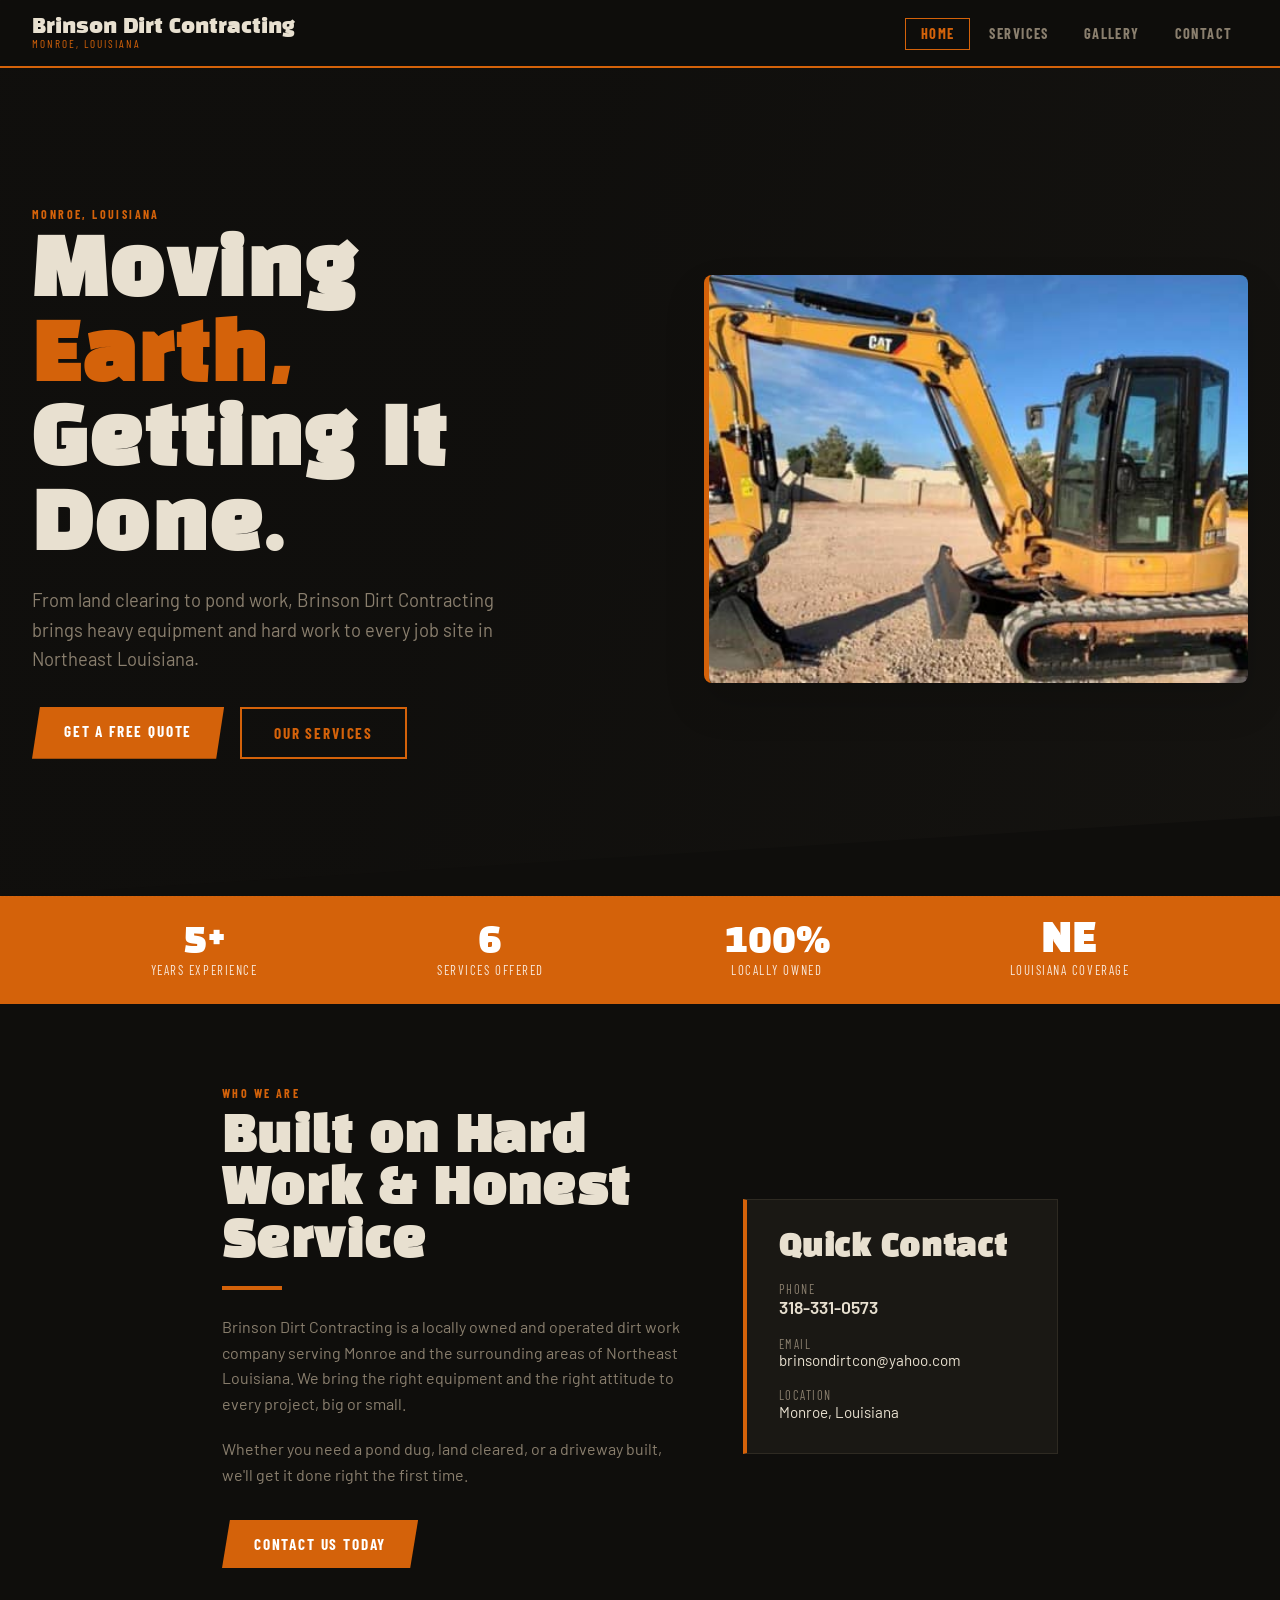
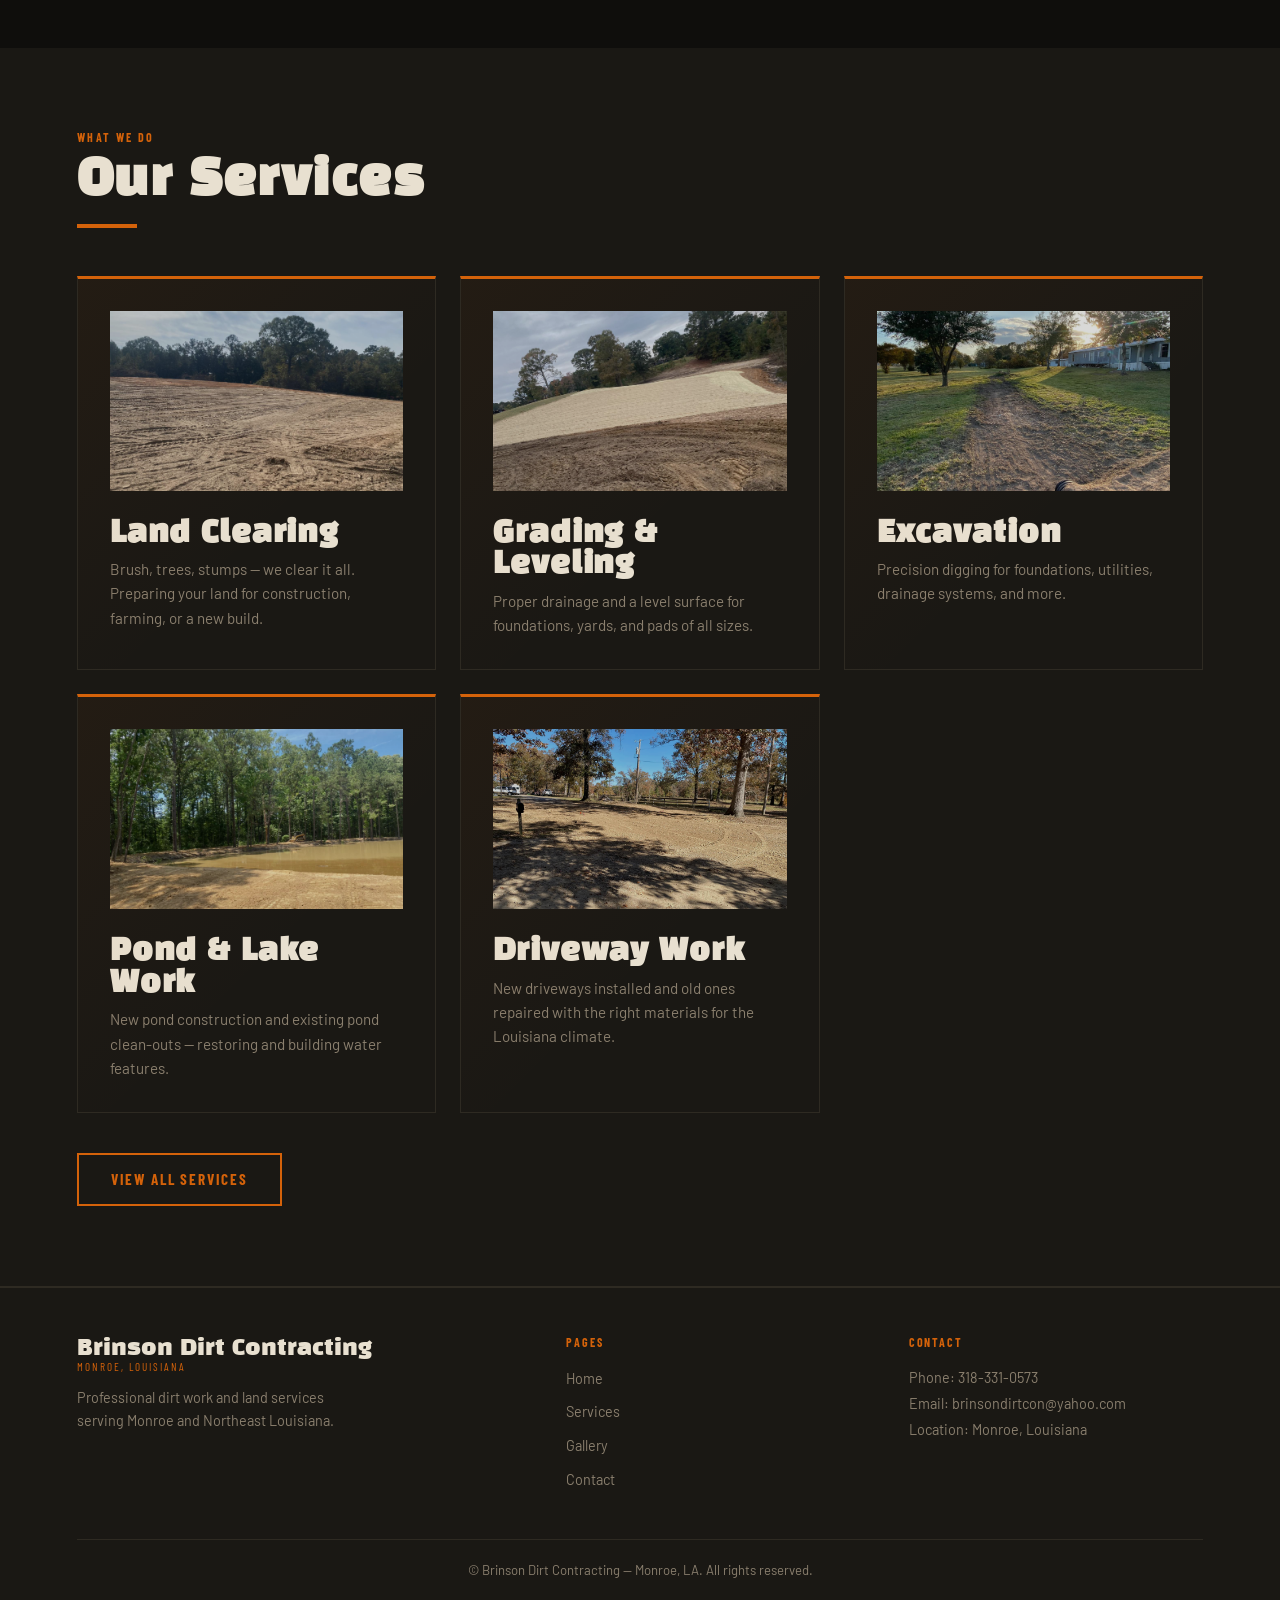
==== index.html @ cc535c39 "Brinson Dirt Contracting first commit" ====
<!DOCTYPE html>
<html lang="en">
<head>
  <meta charset="UTF-8" />
  <meta name="viewport" content="width=device-width, initial-scale=1.0" />
  <title>Brinson Dirt Contracting | Monroe, LA</title>
  <meta name="description" content="Professional dirt work, land clearing, grading, excavation, and more in Monroe, LA. Call Brinson Dirt Contracting today." />
  <link rel="stylesheet" href="style.css" />
</head>
<body>

  <!-- NAV -->
  <nav>
    <a href="index.html" class="nav-logo">
      Brinson Dirt Contracting
      <span>Monroe, Louisiana</span>
    </a>
    <ul class="nav-links">
      <li><a href="index.html" class="active">Home</a></li>
      <li><a href="services.html">Services</a></li>
      <li><a href="gallery.html">Gallery</a></li>
      <li><a href="contact.html">Contact</a></li>
    </ul>
    <button class="hamburger" id="hamburger" aria-label="Menu">
      <span></span><span></span><span></span>
    </button>
  </nav>

  <!-- MOBILE NAV -->
  <div class="mobile-nav" id="mobileNav">
    <a href="index.html">Home</a>
    <a href="services.html">Services</a>
    <a href="gallery.html">Gallery</a>
    <a href="contact.html">Contact</a>
  </div>

  <!-- HERO -->
  <section class="hero">
    <div class="hero-bg"></div>
    <div class="hero-container">
      
      <div class="hero-text">
        <span class="section-label">Monroe, Louisiana</span>
        <h1>Moving <em>Earth,</em><br>Getting It Done.</h1>
        <p>From land clearing to pond work, Brinson Dirt Contracting brings heavy equipment and hard work to every job site in Northeast Louisiana.</p>
        <div class="hero-cta">
          <a href="contact.html" class="btn btn-primary">Get a Free Quote</a>
          <a href="services.html" class="btn btn-outline">Our Services</a>
        </div>
      </div>

      <div class="hero-image">
        <img src="images/backhoe.jpg" alt="Brinson Dirt Contracting heavy equipment on site" />
      </div>

    </div>
  </section>

  <!-- STATS BAR -->
  <div class="stats-bar">
    <div class="stat">
      <div class="stat-num">5+</div>
      <div class="stat-label">Years Experience</div>
    </div>
    <div class="stat">
      <div class="stat-num">6</div>
      <div class="stat-label">Services Offered</div>
    </div>
    <div class="stat">
      <div class="stat-num">100%</div>
      <div class="stat-label">Locally Owned</div>
    </div>
    <div class="stat">
      <div class="stat-num">NE</div>
      <div class="stat-label">Louisiana Coverage</div>
    </div>
  </div>

  <!-- ABOUT SNIPPET -->
  <section class="section about-section">
    <div class="about-container">
      
      <div class="about-content">
        <span class="section-label">Who We Are</span>
        <h2>Built on Hard Work &amp; Honest Service</h2>
        <div class="divider"></div>
        <p class="about-text">
          Brinson Dirt Contracting is a locally owned and operated dirt work company serving Monroe and the surrounding areas of Northeast Louisiana. We bring the right equipment and the right attitude to every project, big or small.
        </p>
        <p class="about-text margin-bottom-large">
          Whether you need a pond dug, land cleared, or a driveway built, we'll get it done right the first time.
        </p>
        <a href="contact.html" class="btn btn-primary">Contact Us Today</a>
      </div>
      
      <div class="about-contact">
        <h3>Quick Contact</h3>
        <div class="contact-info-list">
          <div class="contact-item">
            <div class="contact-label">Phone</div>
            <a href="tel:3183310573" class="contact-value phone-link">318-331-0573</a>
          </div>
          <div class="contact-item">
            <div class="contact-label">Email</div>
            <a href="mailto:brinsondirtcon@yahoo.com" class="contact-value">brinsondirtcon@yahoo.com</a>
          </div>
          <div class="contact-item">
            <div class="contact-label">Location</div>
            <p class="contact-value no-margin">Monroe, Louisiana</p>
          </div>
        </div>
      </div>

    </div>
  </section>

  <!-- SERVICES PREVIEW -->
  <section class="section" style="background: var(--bg-2);">
    <div class="section-header">
      <span class="section-label">What We Do</span>
      <h2>Our Services</h2>
      <div class="divider"></div>
    </div>
    <div class="services-grid">
      <div class="service-card">
        <img src="images/land-clearing.jpg" alt="Land clearing machinery at work" />
        <h3>Land Clearing</h3>
        <p>Brush, trees, stumps — we clear it all. Preparing your land for construction, farming, or a new build.</p>
      </div>
      <div class="service-card">
        <img src="images/sand.jpg" alt="Grading and leveling service site" />
        <h3>Grading &amp; Leveling</h3>
        <p>Proper drainage and a level surface for foundations, yards, and pads of all sizes.</p>
      </div>
      <div class="service-card">
        <img src="images/excavation.jpg" alt="Excavator digging trench" />
        <h3>Excavation</h3>
        <p>Precision digging for foundations, utilities, drainage systems, and more.</p>
      </div>
      <div class="service-card">
        <img src="images/pond2.jpg" alt="Pond construction site" />
        <h3>Pond &amp; Lake Work</h3>
        <p>New pond construction and existing pond clean-outs — restoring and building water features.</p>
      </div>
      <div class="service-card">
        <img src="images/driveway.jpg" alt="Finished gravel driveway" />
        <h3>Driveway Work</h3>
        <p>New driveways installed and old ones repaired with the right materials for the Louisiana climate.</p>
      </div>
    </div>
    <div style="margin-top: 2.5rem;">
      <a href="services.html" class="btn btn-outline">View All Services</a>
    </div>
  </section>

  <!-- FOOTER -->
  <footer>
    <div class="footer-grid">
      <div class="footer-brand">
        <a href="index.html" class="nav-logo" style="margin-bottom: 0.75rem; display: inline-flex;">
          Brinson Dirt Contracting
          <span>Monroe, Louisiana</span>
        </a>
        <p>Professional dirt work and land services serving Monroe and Northeast Louisiana.</p>
      </div>
      <div class="footer-col">
        <h4>Pages</h4>
        <ul>
          <li><a href="index.html">Home</a></li>
          <li><a href="services.html">Services</a></li>
          <li><a href="gallery.html">Gallery</a></li>
          <li><a href="contact.html">Contact</a></li>
        </ul>
      </div>
      <div class="footer-col">
        <h4>Contact</h4>
        <p>
          Phone: <a href="tel:3183310573" style="color: var(--text-muted); text-decoration: none;">318-331-0573</a><br>
          Email: <a href="mailto:brinsondirtcon@yahoo.com" style="color: var(--text-muted); text-decoration: none;">brinsondirtcon@yahoo.com</a><br>
          Location: Monroe, Louisiana
        </p>
      </div>
    </div>
    <div class="footer-bottom">
      &copy; <span id="year"></span> Brinson Dirt Contracting &mdash; Monroe, LA. All rights reserved.
    </div>
  </footer>

  <script src="main.js"></script>
</body>
</html>
---- style.css ----
/* ==========================================================================
   BRINSON DIRT CONTRACTING - Bold & Rugged Theme
   ========================================================================== */

@import url('https://fonts.googleapis.com/css2?family=Black+Han+Sans&family=Barlow+Condensed:wght@400;600;700&family=Barlow:wght@400;500&display=swap');

:root {
  --bg:         #0f0e0c;
  --bg-2:       #1a1814;
  --bg-3:       #242118;
  --orange:     #d4620a;
  --orange-lt:  #f07c2a;
  --gold:       #c99a2e;
  --text:       #e8e0d0;
  --text-muted: #8a7f6e;
  --border:     #2e2a22;
  --dirt:       #5c4a2a;
}

/* ---- BASE RESET & RESET STYLES ---- */
*, *::before, *::after { box-sizing: border-box; margin: 0; padding: 0; }
html { scroll-behavior: smooth; }

body {
  background: var(--bg);
  color: var(--text);
  font-family: 'Barlow', sans-serif;
  font-size: 1rem;
  line-height: 1.6;
  min-height: 100vh;
}

/* Texture Overlay */
body::before {
  content: '';
  position: fixed;
  inset: 0;
  background-image: url("data:image/svg+xml,%3Csvg xmlns='http://www.w3.org/2000/svg' width='4' height='4'%3E%3Crect width='1' height='1' fill='%23ffffff08'/%3E%3C/svg%3E");
  pointer-events: none;
  z-index: 0;
}

/* ---- TYPOGRAPHY ---- */
h1, h2, h3, h4 {
  font-family: 'Black Han Sans', sans-serif;
  letter-spacing: 0.03em;
  line-height: 1.1;
}

h1 { font-size: clamp(2.4rem, 6vw, 5rem); }
h2 { font-size: clamp(1.8rem, 4vw, 3rem); }
h3 { font-size: clamp(1.2rem, 2.5vw, 1.8rem); }

.section-label {
  font-family: 'Barlow Condensed', sans-serif;
  font-weight: 700;
  font-size: 0.75rem;
  letter-spacing: 0.2em;
  text-transform: uppercase;
  color: var(--orange);
  display: block;
  margin-bottom: 0.5rem;
}

/* ---- GLOBAL LAYOUT COMPONENTS ---- */
.section {
  padding: 5rem clamp(1.5rem, 6vw, 8rem);
  position: relative;
  z-index: 1;
}

.section-header {
  margin-bottom: 3rem;
}

.divider {
  width: 60px;
  height: 4px;
  background: var(--orange);
  margin: 1rem 0 1.5rem;
}

/* ---- BUTTONS ---- */
.btn {
  display: inline-block;
  font-family: 'Barlow Condensed', sans-serif;
  font-weight: 700;
  font-size: 0.95rem;
  letter-spacing: 0.12em;
  text-transform: uppercase;
  text-decoration: none;
  padding: 0.75rem 2rem;
  cursor: pointer;
  transition: all 0.2s;
  border: none;
}

.btn-primary {
  background: var(--orange);
  color: #fff;
  clip-path: polygon(8px 0%, 100% 0%, calc(100% - 8px) 100%, 0% 100%);
}
.btn-primary:hover { background: var(--orange-lt); transform: translateY(-2px); }

.btn-outline {
  background: transparent;
  color: var(--orange);
  border: 2px solid var(--orange);
}
.btn-outline:hover { background: var(--orange); color: #fff; }

/* ==========================================================================
   NAVIGATION BAR & MENUS
   ========================================================================== */
nav {
  position: sticky;
  top: 0;
  z-index: 100;
  background: rgba(15, 14, 12, 0.95);
  backdrop-filter: blur(8px);
  border-bottom: 2px solid var(--orange);
  display: flex;
  align-items: center;
  justify-content: space-between;
  padding: 0 2rem;
  height: 68px;
}

.nav-logo {
  font-family: 'Black Han Sans', sans-serif;
  font-size: 1.25rem;
  color: var(--text);
  text-decoration: none;
  display: flex;
  flex-direction: column;
  line-height: 1.1;
}

.nav-logo span {
  font-family: 'Barlow Condensed', sans-serif;
  font-size: 0.7rem;
  letter-spacing: 0.18em;
  text-transform: uppercase;
  color: var(--orange);
}

.nav-links {
  display: flex;
  gap: 0.25rem;
  list-style: none;
}

.nav-links a {
  font-family: 'Barlow Condensed', sans-serif;
  font-weight: 700;
  font-size: 0.9rem;
  letter-spacing: 0.1em;
  text-transform: uppercase;
  color: var(--text-muted);
  text-decoration: none;
  padding: 0.4rem 0.9rem;
  border: 1px solid transparent;
  transition: color 0.2s, border-color 0.2s;
}

.nav-links a:hover,
.nav-links a.active {
  color: var(--orange);
  border-color: var(--orange);
}

/* Hamburger Trigger */
.hamburger {
  background: none;
  border: none;
  cursor: pointer;
  display: none; /* Controlled by responsive media queries */
  flex-direction: column;
  gap: 6px;
  z-index: 100;
  padding: 0.5rem;
}

.hamburger span {
  display: block;
  width: 28px;
  height: 3px;
  background-color: var(--text);
  border-radius: 2px;
  transition: all 0.3s ease-in-out;
  transform-origin: 1px;
}

/* Hamburger to X Animations */
.hamburger.active span:nth-child(1) { transform: rotate(45deg); }
.hamburger.active span:nth-child(2) { opacity: 0; transform: translateX(-20px); }
.hamburger.active span:nth-child(3) { transform: rotate(-45deg); }

/* Dropdown Mobile Nav Drawer */
.mobile-nav {
  display: none;
  position: fixed;
  top: 68px;
  left: 0; 
  right: 0;
  background: var(--bg-2);
  border-bottom: 2px solid var(--orange);
  z-index: 99;
  padding: 1rem 2rem;
  flex-direction: column;
  gap: 0.25rem;
}

.mobile-nav.active { 
  display: flex; 
}

.mobile-nav a {
  font-family: 'Barlow Condensed', sans-serif;
  font-weight: 700;
  font-size: 1.1rem;
  letter-spacing: 0.1em;
  text-transform: uppercase;
  color: var(--text-muted);
  text-decoration: none;
  padding: 0.6rem 0;
  border-bottom: 1px solid var(--border);
}
.mobile-nav a:hover { color: var(--orange); }

/* ==========================================================================
   PAGE SECTIONS & WIDGETS
   ========================================================================== */

/* ---- HERO SECTION ---- */
.hero {
  position: relative;
  min-height: 92vh;
  display: flex;
  align-items: center;
  overflow: hidden;
  background: var(--bg-2);
}

.hero-bg {
  position: absolute;
  inset: 0;
  background:
    linear-gradient(110deg, rgba(15,14,12,0.92) 40%, rgba(15,14,12,0.5) 100%),
    url('images/hero.jpg') center/cover no-repeat;
}

.hero-content {
  position: relative;
  z-index: 1;
  padding: 4rem 2rem 4rem clamp(1.5rem, 6vw, 8rem);
  max-width: 700px;
}

.hero h1 { color: var(--text); margin-bottom: 1rem; }
.hero h1 em { font-style: normal; color: var(--orange); }
.hero p { font-size: 1.15rem; color: var(--text-muted); margin-bottom: 2rem; max-width: 480px; }
.hero-cta { display: flex; gap: 1rem; flex-wrap: wrap; }

.hero-container {
  max-width: 1200px;
  margin: 0 auto;
  padding: 4rem 2rem;
  display: flex;
  flex-direction: column;
  gap: 3rem;
  align-items: center;
  position: relative;
  z-index: 2;
}

.hero-text { width: 100%; }
.hero-image { width: 100%; max-width: 550px; }
.hero-image img {
  width: 100%;
  height: auto;
  object-fit: cover;
  border-radius: 8px;
  box-shadow: 0 20px 40px rgba(0, 0, 0, 0.15);
  border-left: 5px solid var(--orange);
}

.hero::after {
  content: '';
  position: absolute;
  bottom: 0; right: 0;
  width: 0; height: 0;
  border-style: solid;
  border-width: 0 0 80px 100vw;
  border-color: transparent transparent var(--bg) transparent;
}

/* ---- STATS BAR ---- */
.stats-bar {
  background: var(--orange);
  padding: 1.5rem clamp(1.5rem, 6vw, 8rem);
  display: flex;
  gap: 2rem;
  justify-content: space-around;
  flex-wrap: wrap;
}

.stat { text-align: center; color: #fff; }
.stat-num { font-family: 'Black Han Sans', sans-serif; font-size: 2.5rem; line-height: 1; }
.stat-label { font-family: 'Barlow Condensed', sans-serif; font-size: 0.8rem; letter-spacing: 0.12em; text-transform: uppercase; opacity: 0.85; }

/* ---- ABOUT SECTION & QUICK CONTACT WIDGET ---- */
.about-section {
  background: var(--bg);
}

.about-container {
  max-width: 900px;
  margin: 0 auto;
  padding: 0 2rem;
  display: flex;
  flex-direction: column;
  gap: 2.5rem;
}

.about-text { color: var(--text-muted); margin-bottom: 1.25rem; }
.margin-bottom-large { margin-bottom: 2rem; }

.about-contact {
  background: var(--bg-2);
  border: 1px solid var(--border);
  border-left: 4px solid var(--orange);
  padding: 2rem;
  width: 100%;
}

.about-contact h3 { margin-bottom: 1.25rem; }
.contact-info-list { display: flex; flex-direction: column; gap: 1.25rem; }

.contact-item {
  display: flex;
  flex-direction: column;
  gap: 0.15rem;
  align-items: flex-start;
}

.contact-label {
  font-family: 'Barlow Condensed', sans-serif;
  font-size: 0.78rem;
  letter-spacing: 0.12em;
  text-transform: uppercase;
  color: var(--text-muted);
  line-height: 1;
  margin: 0;
}

.contact-value {
  color: var(--text);
  text-decoration: none;
  font-family: 'Barlow', sans-serif;
  font-size: 0.95rem;
  line-height: 1.1;
  margin: 0;
}

.contact-value.phone-link {
  font-size: 1.1rem;
  font-weight: 600;
}

.no-margin { margin: 0; }

/* ---- SERVICE CARDS GRID ---- */
.services-grid {
  display: grid;
  grid-template-columns: repeat(auto-fit, minmax(280px, 1fr));
  gap: 1.5rem;
}

.service-card {
  background: var(--bg-2);
  border: 1px solid var(--border);
  border-top: 3px solid var(--orange);
  padding: 2rem;
  transition: transform 0.2s, border-color 0.2s;
  position: relative;
  overflow: hidden;
}

.service-card::before {
  content: '';
  position: absolute;
  top: 0; left: 0; right: 0;
  height: 100%;
  background: linear-gradient(135deg, rgba(212,98,10,0.05) 0%, transparent 60%);
  pointer-events: none;
}

.service-card:hover { transform: translateY(-4px); border-color: var(--orange-lt); }

.service-card img {
  width: 100%;
  height: 180px;
  object-fit: cover;
  margin-bottom: 1.25rem;
  filter: brightness(0.85) saturate(0.9);
}

.service-icon { font-size: 2rem; margin-bottom: 0.75rem; }
.service-card h3 { color: var(--text); margin-bottom: 0.5rem; }
.service-card p { color: var(--text-muted); font-size: 0.95rem; }

/* ---- GALLERY LAYOUT & LIGHTBOX ---- */
.gallery-grid {
  display: grid;
  grid-template-columns: repeat(auto-fill, minmax(260px, 1fr));
  gap: 1rem;
}

.gallery-item {
  position: relative;
  overflow: hidden;
  aspect-ratio: 4/3;
  cursor: pointer;
  background: var(--bg-3);
}

.gallery-item img {
  width: 100%;
  height: 100%;
  object-fit: cover;
  transition: transform 0.4s;
  filter: brightness(0.85) saturate(0.85);
}

.gallery-item:hover img { transform: scale(1.06); filter: brightness(1) saturate(1); }
.gallery-item .overlay {
  position: absolute;
  inset: 0;
  background: rgba(212,98,10,0.15);
  opacity: 0;
  transition: opacity 0.3s;
  display: flex;
  align-items: center;
  justify-content: center;
  font-size: 2rem;
}
.gallery-item:hover .overlay { opacity: 1; }

.lightbox {
  display: none;
  position: fixed;
  inset: 0;
  background: rgba(0,0,0,0.92);
  z-index: 1000;
  align-items: center;
  justify-content: center;
}
.lightbox.open { display: flex; }
.lightbox img { max-width: 90vw; max-height: 85vh; object-fit: contain; border: 2px solid var(--orange); }
.lightbox-close {
  position: absolute;
  top: 1.5rem; right: 2rem;
  font-size: 2rem;
  color: var(--text);
  cursor: pointer;
  background: none;
  border: none;
  line-height: 1;
}
.lightbox-close:hover { color: var(--orange); }

/* ---- CONTACT INFRASTRUCTURE & FORM ---- */
.contact-grid {
  display: grid;
  grid-template-columns: 1fr 1fr;
  gap: 4rem;
  align-items: start;
}

.contact-info-block { display: flex; flex-direction: column; gap: 2rem; }
.contact-icon {
  width: 48px;
  height: 48px;
  background: var(--orange);
  display: flex;
  align-items: center;
  justify-content: center;
  font-size: 1.3rem;
  flex-shrink: 0;
  clip-path: polygon(6px 0%, 100% 0%, calc(100% - 6px) 100%, 0% 100%);
}

.contact-form {
  background: var(--bg-2);
  border: 1px solid var(--border);
  border-top: 3px solid var(--orange);
  padding: 2.5rem;
}

.contact-form h3 { margin-bottom: 1.5rem; color: var(--text); }
.form-group { margin-bottom: 1.25rem; }

.form-group label {
  display: block;
  font-family: 'Barlow Condensed', sans-serif;
  font-size: 0.78rem;
  letter-spacing: 0.12em;
  text-transform: uppercase;
  color: var(--orange);
  margin-bottom: 0.4rem;
}

.form-group input,
.form-group textarea,
.form-group select {
  width: 100%;
  background: var(--bg-3);
  border: 1px solid var(--border);
  color: var(--text);
  padding: 0.75rem 1rem;
  font-family: 'Barlow', sans-serif;
  font-size: 0.95rem;
  outline: none;
  transition: border-color 0.2s;
}

.form-group input:focus, .form-group textarea:focus, .form-group select:focus { border-color: var(--orange); }
.form-group textarea { resize: vertical; min-height: 130px; }
.form-notice { font-size: 0.82rem; color: var(--text-muted); margin-top: 1rem; }

/* ---- FOOTER ---- */
footer {
  background: var(--bg-2);
  border-top: 2px solid var(--border);
  padding: 3rem clamp(1.5rem, 6vw, 8rem) 1.5rem;
  position: relative;
  z-index: 1;
}

.footer-grid { display: grid; grid-template-columns: 1.5fr 1fr 1fr; gap: 3rem; margin-bottom: 2.5rem; }
.footer-brand .nav-logo { font-size: 1.4rem; margin-bottom: 0.75rem; }
.footer-brand p { color: var(--text-muted); font-size: 0.9rem; max-width: 280px; }
.footer-col h4 { font-family: 'Barlow Condensed', sans-serif; font-size: 0.75rem; letter-spacing: 0.15em; text-transform: uppercase; color: var(--orange); margin-bottom: 1rem; }
.footer-col ul { list-style: none; }
.footer-col ul li { margin-bottom: 0.5rem; }
.footer-col ul a { color: var(--text-muted); text-decoration: none; font-size: 0.9rem; transition: color 0.2s; }
.footer-col ul a:hover { color: var(--orange); }
.footer-col p { color: var(--text-muted); font-size: 0.9rem; line-height: 1.8; }
.footer-bottom { border-top: 1px solid var(--border); padding-top: 1.25rem; text-align: center; color: var(--text-muted); font-size: 0.82rem; }

/* ---- INNER PAGE HEROS ---- */
.page-hero {
  background: var(--bg-2);
  border-bottom: 3px solid var(--orange);
  padding: 4rem clamp(1.5rem, 6vw, 8rem) 3rem;
  position: relative;
  overflow: hidden;
}

.page-hero::before {
  content: '';
  position: absolute;
  top: 0; right: 0;
  width: 300px; height: 100%;
  background: linear-gradient(90deg, transparent, rgba(212,98,10,0.07));
  pointer-events: none;
}

.page-hero h1 { margin-bottom: 0.5rem; }
.page-hero p { color: var(--text-muted); max-width: 500px; }


/* ==========================================================================
   RESPONSIVE MEDIA QUERIES (Desktop-First / Mobile-First Breaks)
   ========================================================================== */

/* Tablet & Mobile Screens (Down to 768px and below) */
@media (max-width: 768px) {
  .nav-links { display: none; }
  .hamburger { display: flex; }
  .contact-grid { grid-template-columns: 1fr; gap: 2.5rem; }
  .footer-grid { grid-template-columns: 1fr; gap: 2rem; }
  .stats-bar { gap: 1.5rem; }
}

/* Tiny Mobile Devices (480px and below) */
@media (max-width: 480px) {
  .section { padding: 3rem 1.25rem; }
  .page-hero { padding: 3rem 1.25rem 2rem; }
}

/* Large Desktop Viewports (Upward from 768px) */
@media (min-width: 768px) {
  .hero-container {
    flex-direction: row;
    justify-content: space-between;
    align-items: center;
    padding: 6rem 2rem;
    max-width: 1300px; 
    gap: 4rem; 
  }

  .hero-text {
    flex: 0 1 auto; 
    max-width: 50%; 
  }

  .hero-image {
    flex: 1 1 0%; 
    max-width: none; 
  }

  .hero-image img {
    width: 100%;
    height: auto;
    aspect-ratio: 4 / 3;
    object-fit: cover; 
  }

  .about-container {
    display: grid;
    grid-template-columns: 1.2fr 0.8fr;
    gap: 3rem;
    align-items: center;
  }
}
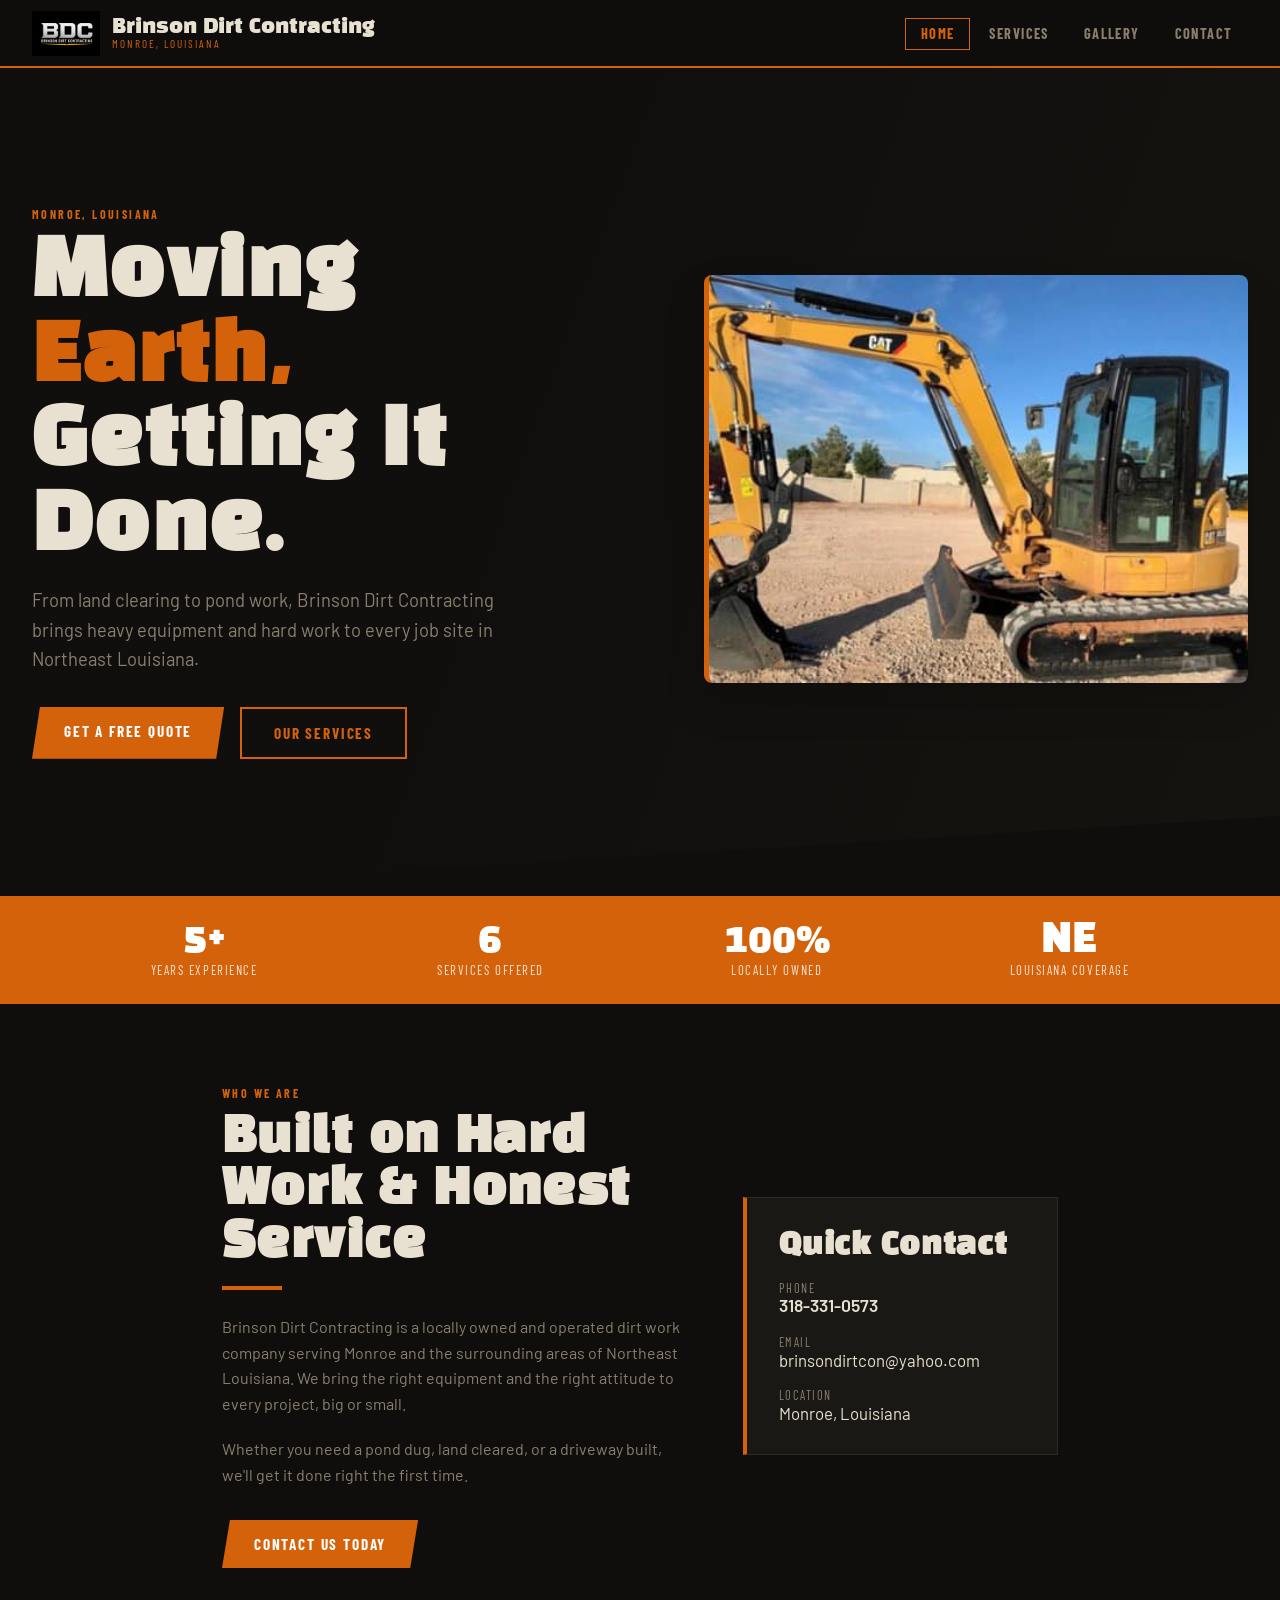
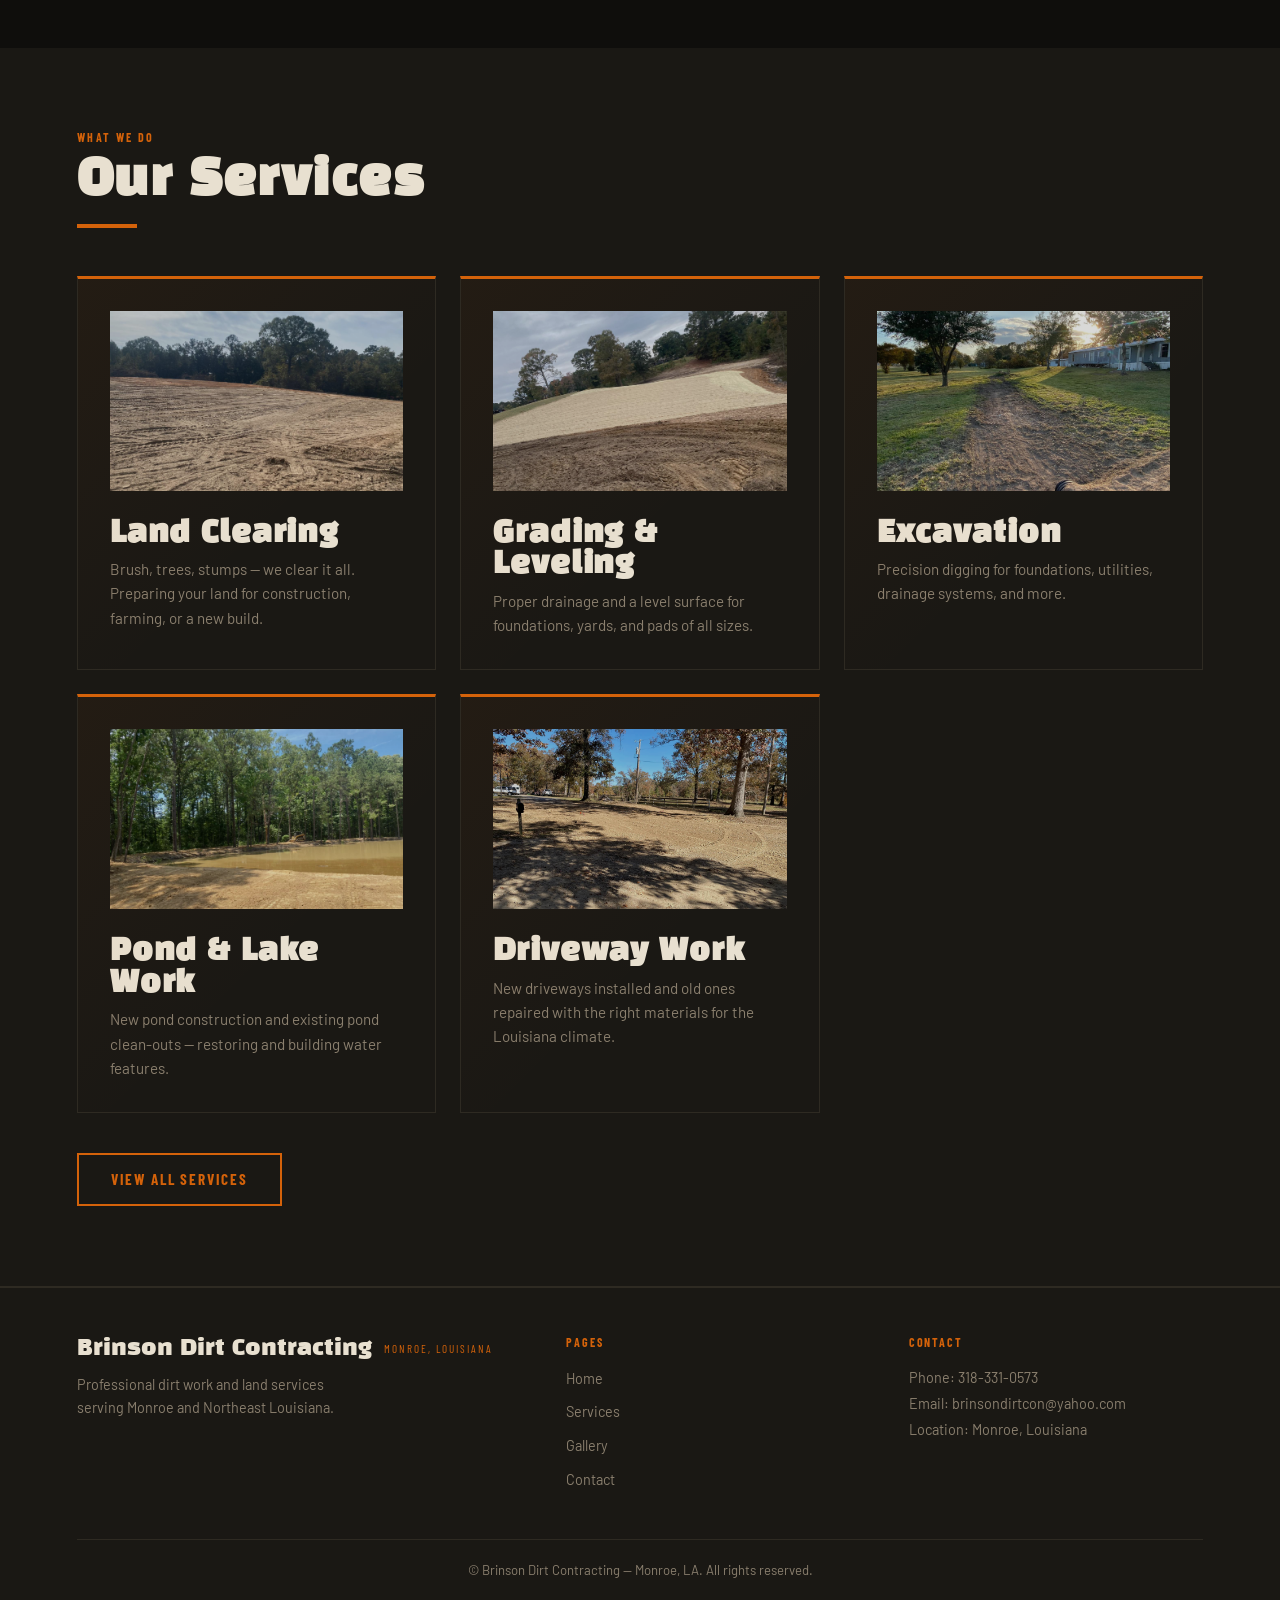
==== commit 40b6b6cc: "added logo w formatting" ====
--- a/index.html
+++ b/index.html
@@ -12,8 +12,12 @@
   <!-- NAV -->
   <nav>
     <a href="index.html" class="nav-logo">
-      Brinson Dirt Contracting
-      <span>Monroe, Louisiana</span>
+      <img src="images/logo-black.jpeg" alt="Brinson Dirt Contracting Logo" class="logo-img" />
+      
+      <div>
+        Brinson Dirt Contracting
+        <span>Monroe, Louisiana</span>
+      </div>
     </a>
     <ul class="nav-links">
       <li><a href="index.html" class="active">Home</a></li>
--- a/style.css
+++ b/style.css
@@ -126,14 +126,22 @@
   height: 68px;
 }
 
+/* Updated to place logo image and text side-by-side */
 .nav-logo {
   font-family: 'Black Han Sans', sans-serif;
   font-size: 1.25rem;
   color: var(--text);
   text-decoration: none;
+  display: inline-flex;
+  align-items: center;
+  gap: 0.75rem;
+  line-height: 1.1;
+}
+
+/* New block: Keeps text stacked vertically next to the logo image */
+.nav-logo div {
   display: flex;
   flex-direction: column;
-  line-height: 1.1;
 }
 
 .nav-logo span {
@@ -142,6 +150,14 @@
   letter-spacing: 0.18em;
   text-transform: uppercase;
   color: var(--orange);
+}
+
+/* New block: Size rules to control the logo image frame nicely */
+.logo-img {
+  height: 45px;       
+  width: auto;        
+  object-fit: contain;
+  display: block;
 }
 
 .nav-links {
@@ -174,7 +190,7 @@
   background: none;
   border: none;
   cursor: pointer;
-  display: none; /* Controlled by responsive media queries */
+  display: none; /* Controlled by responsive media queries further down your sheet */
   flex-direction: column;
   gap: 6px;
   z-index: 100;
@@ -228,6 +244,13 @@
 }
 .mobile-nav a:hover { color: var(--orange); }
 
+/* Mobile logo scaling safety check */
+@media (max-width: 768px) {
+  .logo-img {
+    height: 38px;
+  }
+}
+
 /* ==========================================================================
    PAGE SECTIONS & WIDGETS
    ========================================================================== */
@@ -415,6 +438,8 @@
   display: grid;
   grid-template-columns: repeat(auto-fill, minmax(260px, 1fr));
   gap: 1rem;
+  padding-top: 1rem;
+  padding-bottom: 1rem;
 }
 
 .gallery-item {
@@ -470,6 +495,43 @@
 }
 .lightbox-close:hover { color: var(--orange); }
 
+.lightbox-arrow {
+  position: absolute;
+  top: 50%;
+  transform: translateY(-50%);
+  background: rgba(0, 0, 0, 0.4);
+  color: var(--text);
+  border: 1px solid var(--border);
+  font-size: 2.5rem;
+  padding: 0.5rem 1rem;
+  cursor: pointer;
+  user-select: none;
+  transition: all 0.2s;
+  z-index: 1010;
+}
+
+.lightbox-arrow:hover {
+  background: var(--orange);
+  color: #fff;
+  border-color: var(--orange-lt);
+}
+
+.left-arrow { left: 2rem; }
+.right-arrow { right: 2rem; }
+
+/* Adjust arrows on small mobile layouts so they don't block the picture */
+@media (max-width: 768px) {
+  .lightbox-arrow {
+    font-size: 1.8rem;
+    padding: 0.3rem 0.7rem;
+    top: auto;
+    bottom: 2rem;
+    transform: none;
+  }
+  .left-arrow { left: calc(50% - 60px); }
+  .right-arrow { right: calc(50% - 60px); }
+}
+
 /* ---- CONTACT INFRASTRUCTURE & FORM ---- */
 .contact-grid {
   display: grid;
@@ -489,6 +551,18 @@
   font-size: 1.3rem;
   flex-shrink: 0;
   clip-path: polygon(6px 0%, 100% 0%, calc(100% - 6px) 100%, 0% 100%);
+}
+
+.contact-item a, .contact-item p {
+  color: var(--text);      /* Keeps it the warm white/cream text color */
+  text-decoration: none;   /* Strips away the blue link underline */
+  font-size: 1.05rem;
+  display: inline-block;
+}
+
+/* Controls exactly what happens when someone hovers over the text link */
+.contact-item a:hover { 
+  color: var(--text);      /* Stays regular text color instead of turning orange */           /* Makes the mouse cursor look like regular selectable text */
 }
 
 .contact-form {
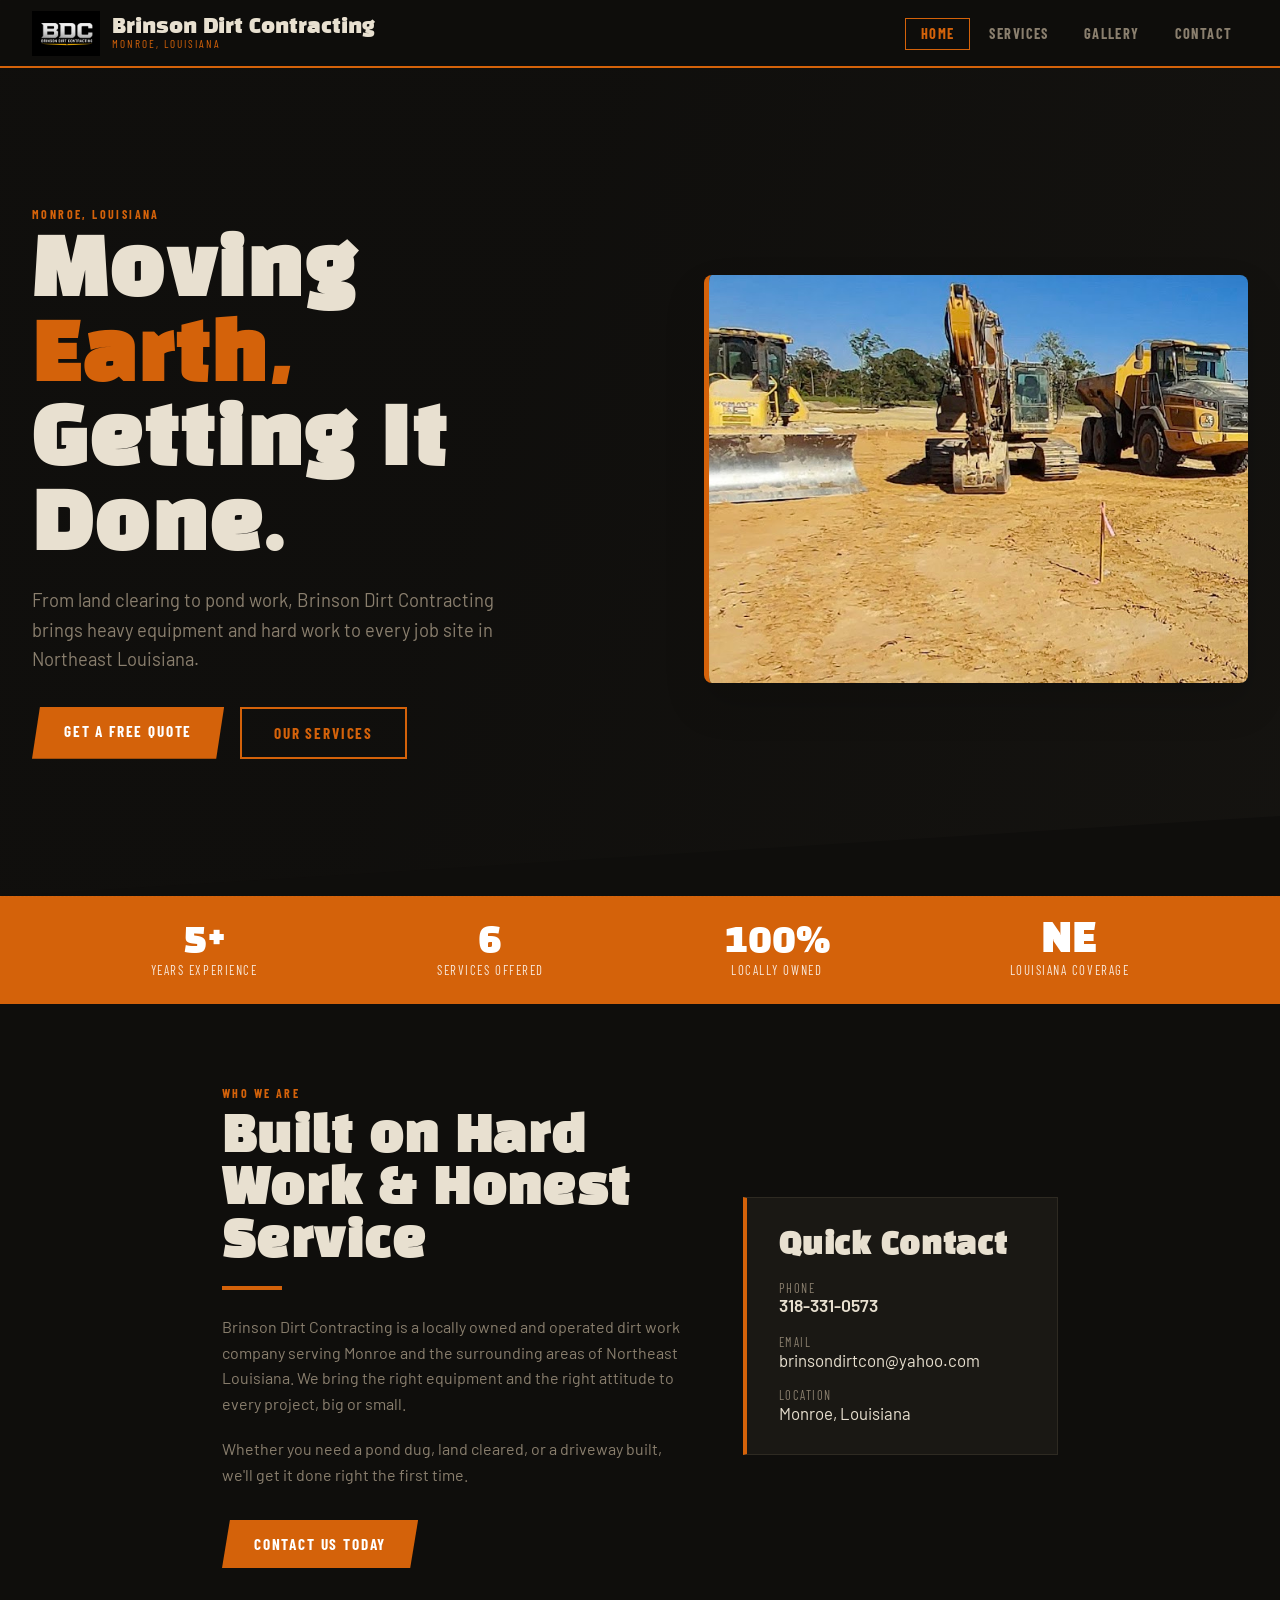
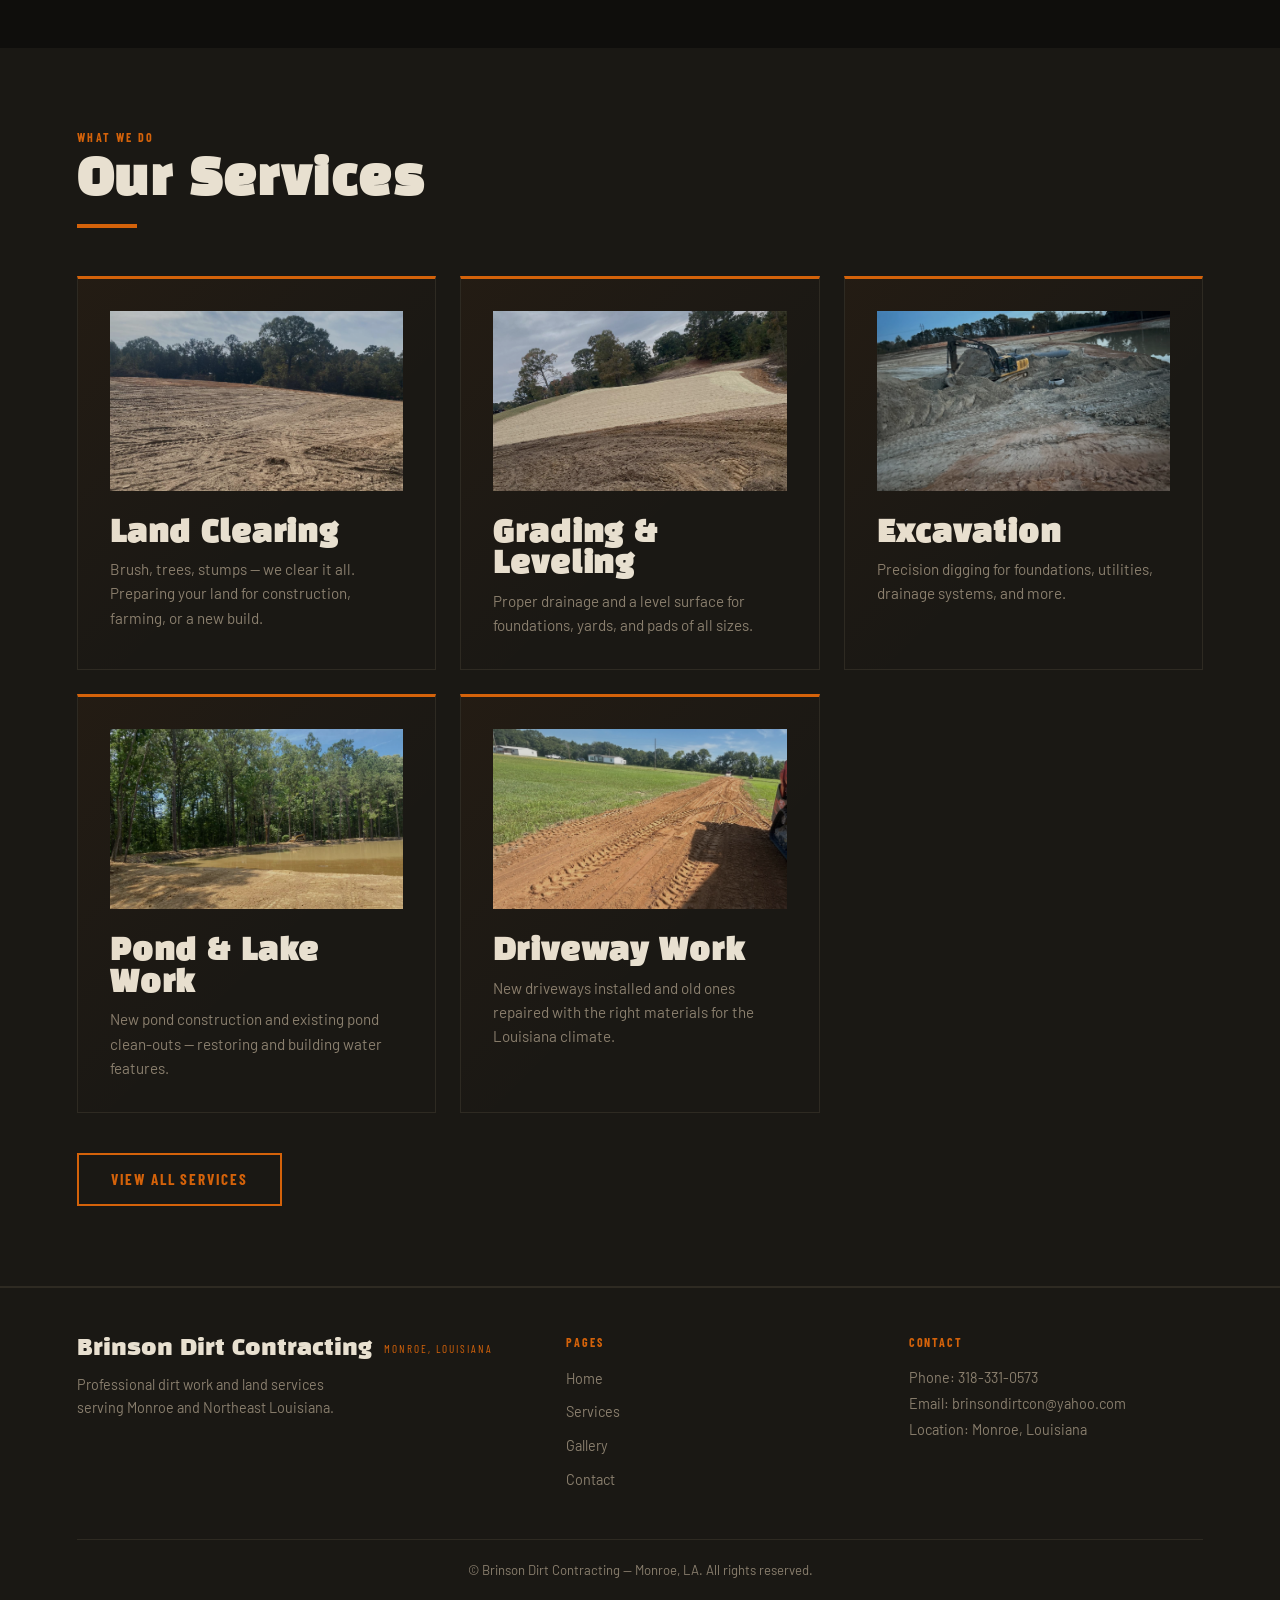
==== commit f86761c2: "published site and corrected images" ====
--- a/index.html
+++ b/index.html
@@ -6,6 +6,7 @@
   <title>Brinson Dirt Contracting | Monroe, LA</title>
   <meta name="description" content="Professional dirt work, land clearing, grading, excavation, and more in Monroe, LA. Call Brinson Dirt Contracting today." />
   <link rel="stylesheet" href="style.css" />
+  <link rel="icon" type="image/jpeg" href="images/logo-black.jpeg" />
 </head>
 <body>
 
@@ -54,7 +55,7 @@
       </div>
 
       <div class="hero-image">
-        <img src="images/backhoe.jpg" alt="Brinson Dirt Contracting heavy equipment on site" />
+        <img src="images/equiptment.jpg" alt="Brinson Dirt Contracting heavy equipment on site" />
       </div>
 
     </div>
@@ -137,7 +138,7 @@
         <p>Proper drainage and a level surface for foundations, yards, and pads of all sizes.</p>
       </div>
       <div class="service-card">
-        <img src="images/excavation.jpg" alt="Excavator digging trench" />
+        <img src="images/excavation3.jpg" alt="Excavator digging trench" />
         <h3>Excavation</h3>
         <p>Precision digging for foundations, utilities, drainage systems, and more.</p>
       </div>
@@ -147,7 +148,7 @@
         <p>New pond construction and existing pond clean-outs — restoring and building water features.</p>
       </div>
       <div class="service-card">
-        <img src="images/driveway.jpg" alt="Finished gravel driveway" />
+        <img src="images/driveway2.jpg" alt="Finished gravel driveway" />
         <h3>Driveway Work</h3>
         <p>New driveways installed and old ones repaired with the right materials for the Louisiana climate.</p>
       </div>
